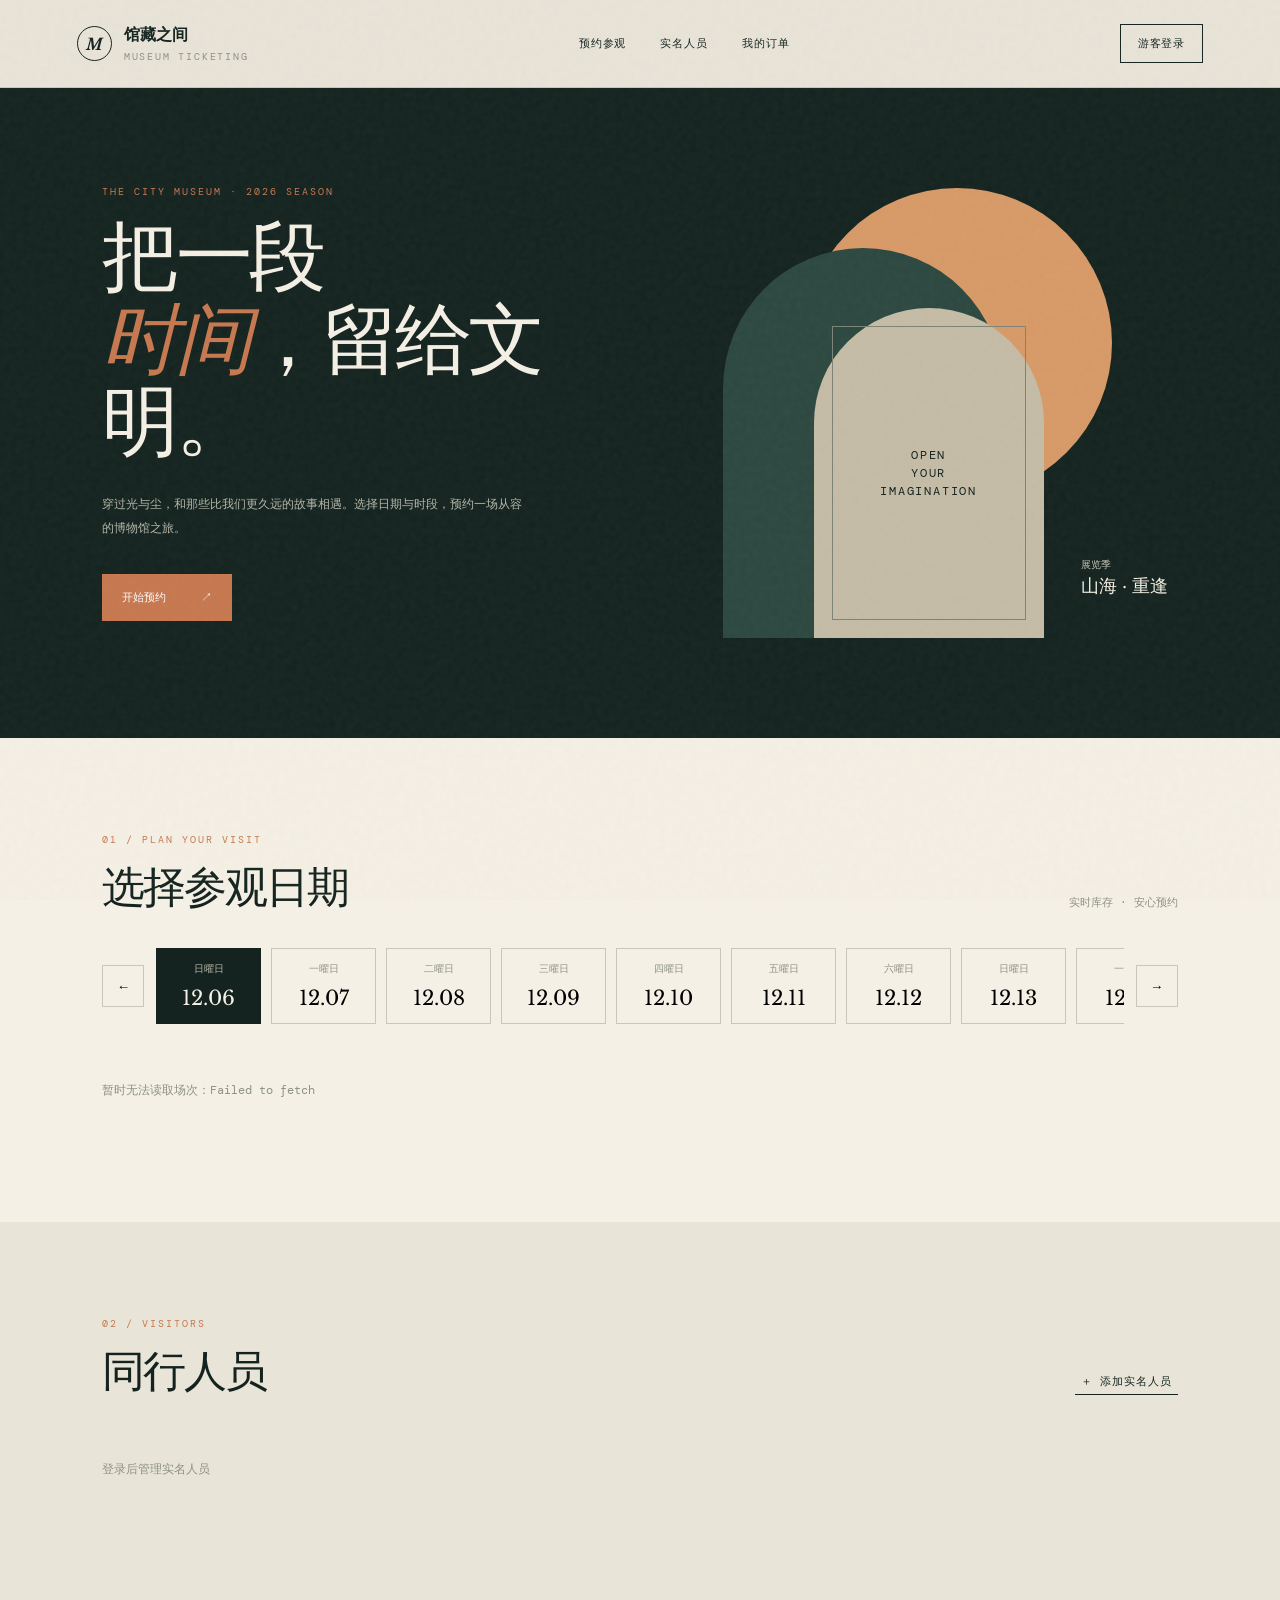
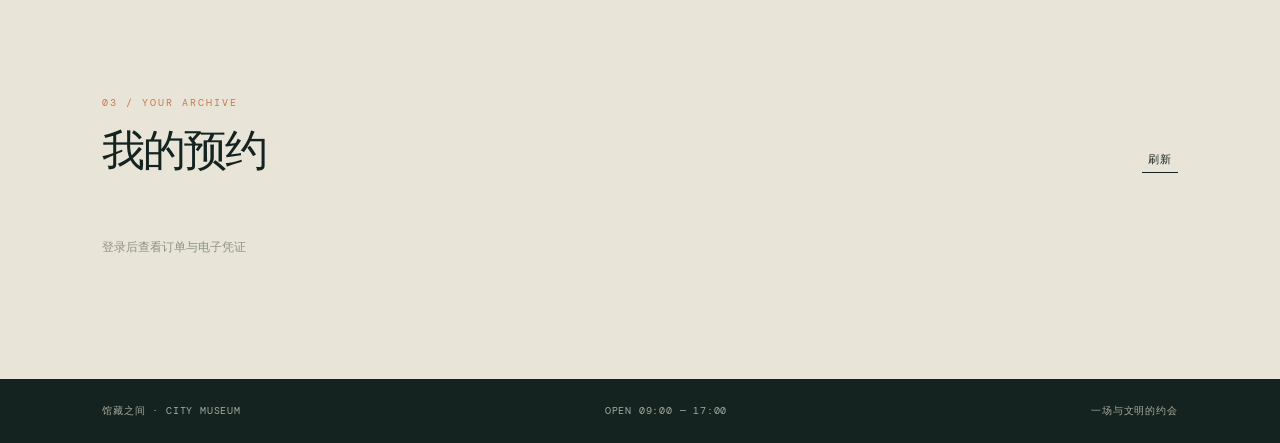
==== 游客端/index.html @ 77158dbc "游客端第一版已经完成" ====
<!doctype html>
<html lang="zh-CN">
<head>
  <meta charset="UTF-8">
  <meta name="viewport" content="width=device-width, initial-scale=1">
  <title>馆藏之间 · 博物馆预约</title>
  <link rel="stylesheet" href="styles.css">
</head>
<body>
  <div class="grain"></div>
  <header class="topbar">
    <a class="brand" href="#top"><span class="brand-mark">M</span><span>馆藏之间<small>MUSEUM TICKETING</small></span></a>
    <nav><a href="#booking">预约参观</a><a href="#people">实名人员</a><a href="#orders">我的订单</a></nav>
    <button class="ghost-button" id="loginButton">游客登录</button>
  </header>

  <main id="top">
    <section class="hero">
      <div class="hero-copy reveal"><p class="eyebrow">THE CITY MUSEUM · 2026 SEASON</p><h1>把一段<br><em>时间</em>，留给文明。</h1><p class="hero-text">穿过光与尘，和那些比我们更久远的故事相遇。选择日期与时段，预约一场从容的博物馆之旅。</p><a class="primary-button" href="#booking">开始预约 <span>↗</span></a></div>
      <div class="hero-art reveal"><div class="sun"></div><div class="arch arch-back"></div><div class="arch arch-front"><span>OPEN<br>YOUR<br>IMAGINATION</span></div><div class="hero-caption">展览季<br><strong>山海 · 重逢</strong></div></div>
    </section>

    <section class="booking-section" id="booking">
      <div class="section-heading"><div><p class="eyebrow">01 / PLAN YOUR VISIT</p><h2>选择参观日期</h2></div><span class="section-note">实时库存 · 安心预约</span></div>
      <div class="date-tools"><button class="icon-button" id="prevDate">←</button><div id="dateStrip" class="date-strip"></div><button class="icon-button" id="nextDate">→</button></div>
      <div id="availability" class="availability"><div class="empty-state">正在读取开放场次…</div></div>
    </section>

    <section class="people-section" id="people"><div class="section-heading"><div><p class="eyebrow">02 / VISITORS</p><h2>同行人员</h2></div><button class="text-button" id="addPerson">＋ 添加实名人员</button></div><div id="peopleList" class="people-list"><div class="empty-state">登录后管理实名人员</div></div></section>
    <section class="orders-section" id="orders"><div class="section-heading"><div><p class="eyebrow">03 / YOUR ARCHIVE</p><h2>我的预约</h2></div><button class="text-button" id="refreshOrders">刷新</button></div><div id="ordersList" class="orders-list"><div class="empty-state">登录后查看订单与电子凭证</div></div></section>
  </main>

  <footer><span>馆藏之间 · CITY MUSEUM</span><span>OPEN 09:00 — 17:00</span><span>一场与文明的约会</span></footer>

  <dialog id="authDialog"><form method="dialog" id="authForm"><button class="close" value="cancel">×</button><p class="eyebrow">WELCOME BACK</p><h2 id="authTitle">游客登录</h2><label>手机号<input id="mobile" required pattern="1[3-9][0-9]{9}" placeholder="138 0013 8000"></label><label>密码<input id="password" required type="password" minlength="8" placeholder="至少 8 位"></label><button class="primary-button" id="authSubmit" value="default">登录 <span>↗</span></button><button type="button" class="switch-auth" id="switchAuth">还没有账号？立即注册</button><p class="form-error" id="authError"></p></form></dialog>
  <script src="app.js"></script>
</body>
</html>
---- 游客端/styles.css ----
@import url('https://fonts.googleapis.com/css2?family=DM+Mono:wght@400;500&family=Libre+Baskerville:wght@400;700&display=swap');
:root{--ink:#14231f;--paper:#e9e4d8;--muted:#8d9186;--copper:#c7784f;--cream:#f5f0e5;--line:#c9c6ba}*{box-sizing:border-box}html{scroll-behavior:smooth}body{margin:0;background:var(--paper);color:var(--ink);font-family:'DM Mono',monospace}.grain{position:fixed;inset:0;pointer-events:none;opacity:.06;z-index:5;background-image:url("data:image/svg+xml,%3Csvg viewBox='0 0 180 180' xmlns='http://www.w3.org/2000/svg'%3E%3Cfilter id='n'%3E%3CfeTurbulence type='fractalNoise' baseFrequency='.8' numOctaves='4' stitchTiles='stitch'/%3E%3C/filter%3E%3Crect width='100%25' height='100%25' filter='url(%23n)' opacity='.8'/%3E%3C/svg%3E")}.topbar{height:88px;padding:0 6vw;display:flex;align-items:center;justify-content:space-between;border-bottom:1px solid var(--line);position:relative;z-index:2}.brand{display:flex;gap:12px;align-items:center;color:var(--ink);text-decoration:none;font-family:'Libre Baskerville',serif;font-weight:700}.brand small{font:10px 'DM Mono';display:block;letter-spacing:.18em;color:var(--muted);margin-top:4px}.brand-mark{display:grid;place-items:center;width:35px;height:35px;border:1px solid var(--ink);border-radius:50%;font-style:italic}nav{display:flex;gap:34px}nav a,.ghost-button,.text-button{color:var(--ink);text-decoration:none;font:11px 'DM Mono';letter-spacing:.08em;background:none;border:0;cursor:pointer}.ghost-button{border:1px solid var(--ink);padding:11px 17px}.hero{min-height:650px;padding:70px 8vw 90px;display:grid;grid-template-columns:1fr 1fr;gap:5vw;align-items:center;background:var(--ink);color:var(--cream);overflow:hidden}.eyebrow{font-size:10px;letter-spacing:.2em;color:var(--copper);margin:0 0 18px}.hero h1,h2{font:400 clamp(42px,6vw,88px)/1.08 'Libre Baskerville',serif;letter-spacing:-.05em;margin:0}.hero h1 em{color:var(--copper);font-style:italic}.hero-text{max-width:430px;color:#b4b7aa;font-size:12px;line-height:2;margin:28px 0 34px}.primary-button{display:inline-flex;align-items:center;justify-content:space-between;gap:35px;background:var(--copper);color:#fff;border:0;padding:16px 20px;font:11px 'DM Mono';cursor:pointer;text-decoration:none}.hero-art{height:470px;position:relative}.sun{position:absolute;width:310px;height:310px;border-radius:50%;background:#d89a67;top:20px;right:13%;filter:blur(.2px)}.arch{position:absolute;border-radius:180px 180px 0 0}.arch-back{width:280px;height:390px;background:#2c4840;bottom:0;left:10%}.arch-front{width:230px;height:330px;background:#c5bca6;bottom:0;left:28%;display:flex;align-items:center;justify-content:center;color:var(--ink);text-align:center;font:12px/1.5 'DM Mono';letter-spacing:.15em}.arch-front:after{content:'';position:absolute;inset:18px;border:1px solid #7c8375}.hero-caption{position:absolute;right:2%;bottom:40px;font-size:10px;line-height:1.8;color:#c7c6b8}.hero-caption strong{font:18px 'Libre Baskerville';color:var(--cream)}.booking-section,.people-section,.orders-section{padding:95px 8vw}.booking-section{background:var(--cream)}.section-heading{display:flex;align-items:end;justify-content:space-between;margin-bottom:38px}.section-heading h2{font-size:43px}.section-note{font-size:11px;color:var(--muted)}.date-tools{display:flex;align-items:center;gap:12px;margin-bottom:30px}.icon-button{border:1px solid var(--line);background:none;width:42px;height:42px;cursor:pointer}.date-strip{display:flex;gap:10px;overflow:auto;flex:1}.date-card{min-width:105px;border:1px solid var(--line);padding:13px;cursor:pointer;background:transparent}.date-card.active{background:var(--ink);color:var(--cream);border-color:var(--ink)}.date-card small{display:block;color:var(--muted);font-size:10px;margin-bottom:10px}.date-card.active small{color:#b9b9a9}.date-card strong{font:20px 'Libre Baskerville'}.availability{display:grid;gap:12px}.slot-card{display:grid;grid-template-columns:130px 1fr auto;align-items:center;border-top:1px solid var(--line);padding:22px 0}.slot-time strong{font:20px 'Libre Baskerville';display:block}.slot-time span{font-size:10px;color:var(--muted)}.ticket-pills{display:flex;gap:9px;flex-wrap:wrap}.ticket{border:1px solid var(--line);padding:11px 13px;background:var(--paper);font-size:11px}.ticket b{font-weight:500;color:var(--copper);margin-left:10px}.ticket.sold{opacity:.4;text-decoration:line-through}.empty-state{padding:28px 0;color:var(--muted);font-size:12px}.people-section{background:var(--paper)}.text-button{border-bottom:1px solid var(--ink);padding-bottom:5px}.people-list,.orders-list{display:grid;gap:10px}.person-row,.order-row{border:1px solid var(--line);padding:17px 20px;display:flex;justify-content:space-between;align-items:center;background:rgba(255,255,255,.18)}.person-row strong,.order-row strong{font:17px 'Libre Baskerville'}.person-row small,.order-row small{display:block;color:var(--muted);font-size:10px;margin-top:6px}.order-status{color:var(--copper);font-size:11px}footer{background:var(--ink);color:#a6aa9e;padding:25px 8vw;display:flex;justify-content:space-between;font-size:10px;letter-spacing:.08em}dialog{border:0;background:var(--cream);color:var(--ink);padding:0;box-shadow:0 20px 80px #14231f55;width:min(430px,90vw)}dialog::backdrop{background:#14231f99}.authForm{padding:40px}.authForm,.authForm label{display:flex;flex-direction:column;gap:12px}.authForm h2{font-size:36px;margin-bottom:20px}.authForm label{font-size:10px;margin-bottom:15px}.authForm input{padding:13px;border:1px solid var(--line);background:transparent;font:12px 'DM Mono'}.close{position:absolute;right:18px;top:15px;border:0;background:none;font-size:25px;cursor:pointer}.switch-auth{border:0;background:none;font:11px 'DM Mono';cursor:pointer;margin-top:15px}.form-error{color:#a64635;font-size:11px;min-height:16px}.reveal{animation:rise .8s ease both}@keyframes rise{from{opacity:0;transform:translateY(18px)}to{opacity:1;transform:none}}@media(max-width:760px){nav{display:none}.hero{grid-template-columns:1fr;padding-top:60px}.hero-art{height:300px}.sun{width:190px;height:190px}.arch-back{height:250px;width:190px}.arch-front{height:220px;width:150px}.section-heading{display:block}.section-note{display:block;margin-top:15px}.slot-card{grid-template-columns:1fr;gap:13px}footer{display:grid;gap:10px}}
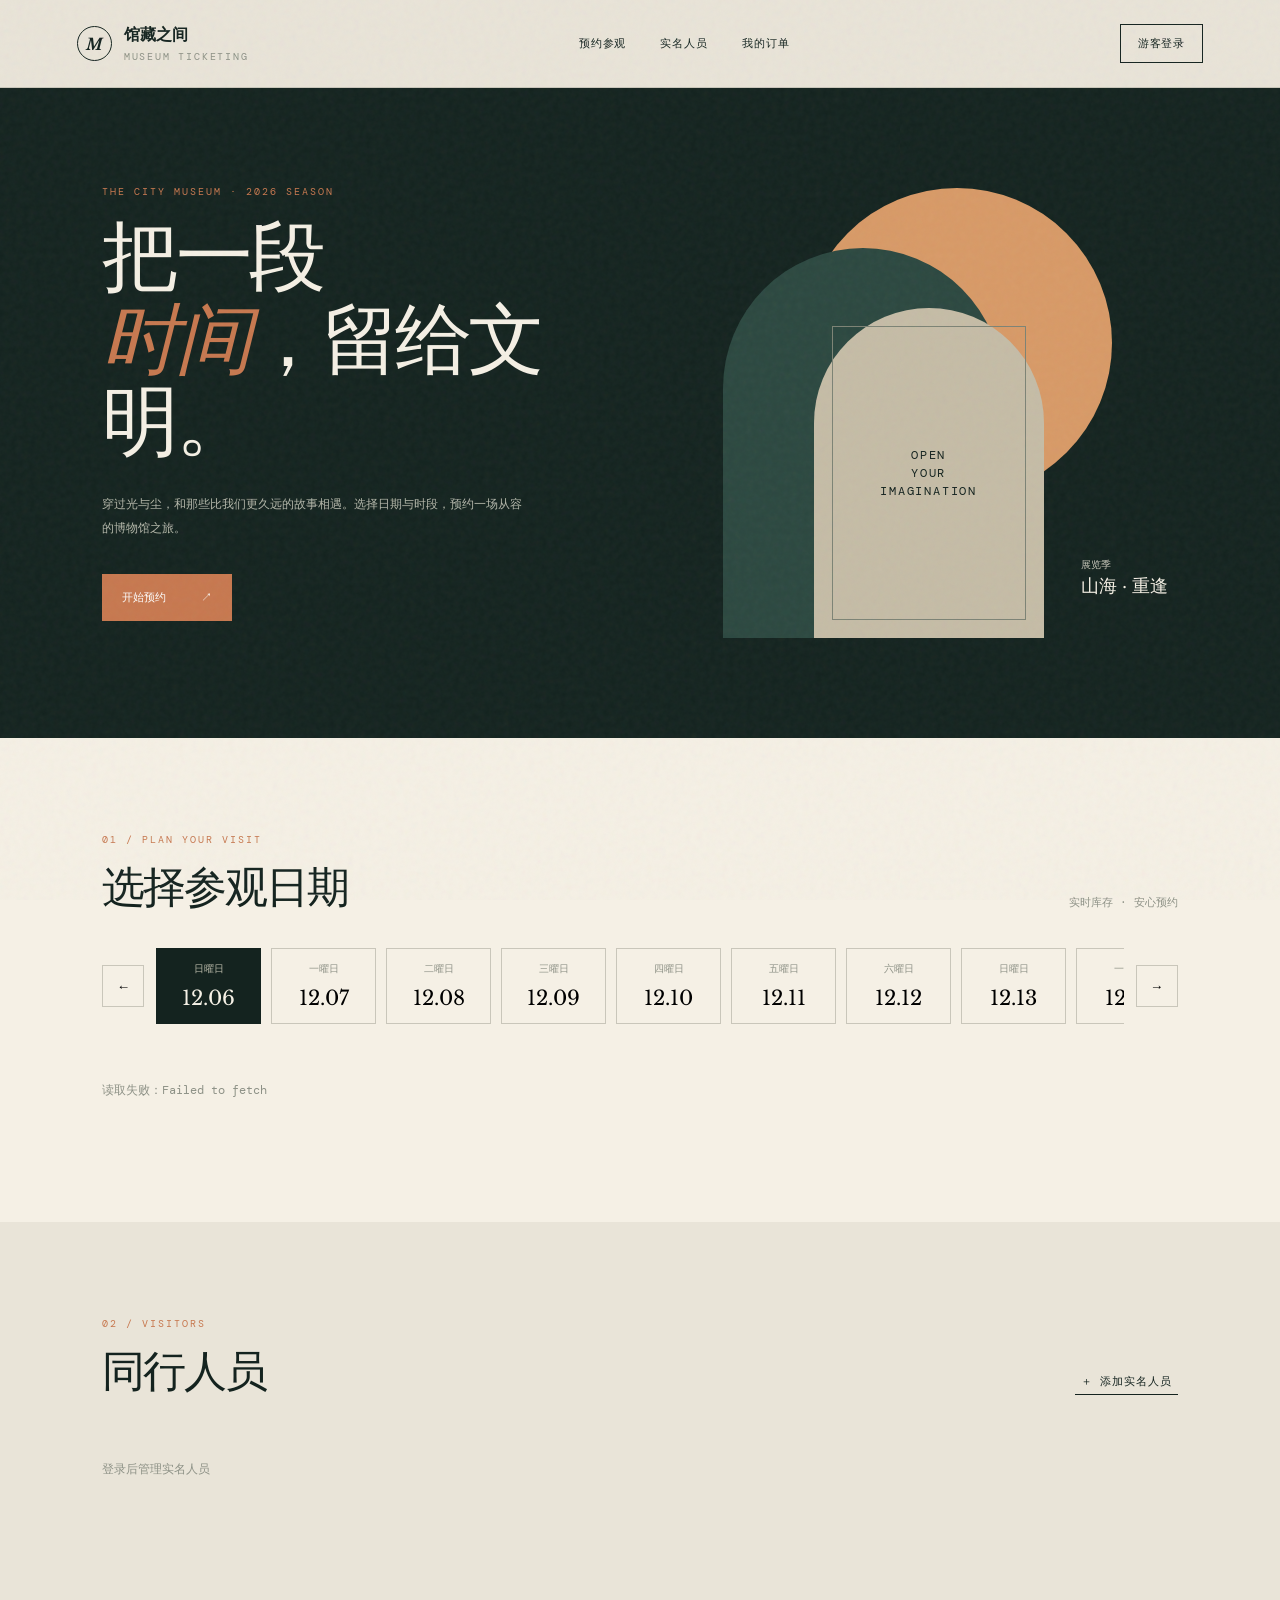
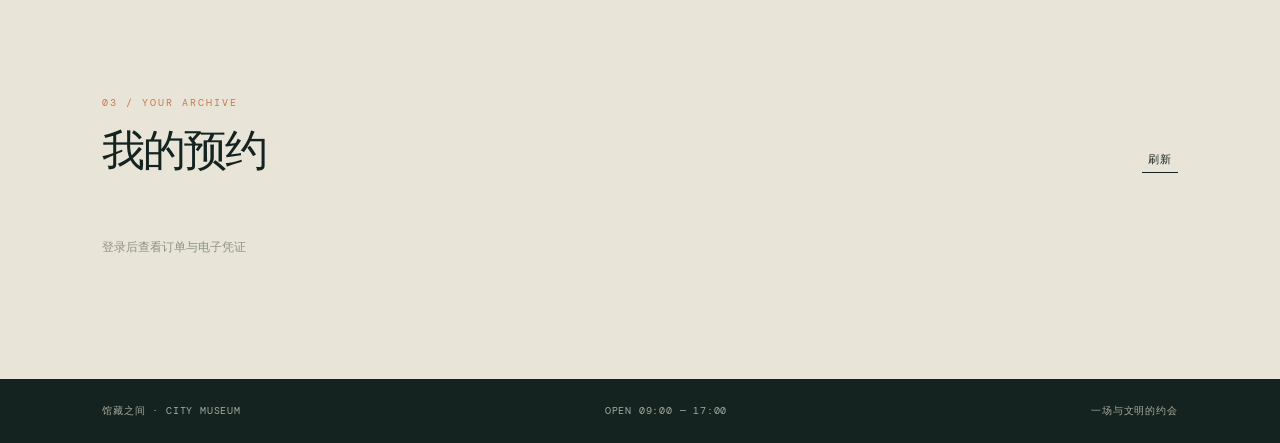
==== commit bb9e574f: "游客端核心业务交互已经完成" ====
--- a/游客端/index.html
+++ b/游客端/index.html
@@ -5,6 +5,7 @@
   <meta name="viewport" content="width=device-width, initial-scale=1">
   <title>馆藏之间 · 博物馆预约</title>
   <link rel="stylesheet" href="styles.css">
+  <link rel="stylesheet" href="extras.css">
 </head>
 <body>
   <div class="grain"></div>
@@ -33,6 +34,9 @@
   <footer><span>馆藏之间 · CITY MUSEUM</span><span>OPEN 09:00 — 17:00</span><span>一场与文明的约会</span></footer>
 
   <dialog id="authDialog"><form method="dialog" id="authForm"><button class="close" value="cancel">×</button><p class="eyebrow">WELCOME BACK</p><h2 id="authTitle">游客登录</h2><label>手机号<input id="mobile" required pattern="1[3-9][0-9]{9}" placeholder="138 0013 8000"></label><label>密码<input id="password" required type="password" minlength="8" placeholder="至少 8 位"></label><button class="primary-button" id="authSubmit" value="default">登录 <span>↗</span></button><button type="button" class="switch-auth" id="switchAuth">还没有账号？立即注册</button><p class="form-error" id="authError"></p></form></dialog>
+  <dialog id="personDialog"><form class="authForm" id="personForm"><button class="close" type="button" data-close="personDialog">×</button><p class="eyebrow">VISITOR PROFILE</p><h2>添加实名人员</h2><label>姓名<input id="personName" required maxlength="50"></label><label>证件类型<select id="idType"><option>身份证</option><option>港澳台通行证</option><option>护照</option></select></label><label>证件号码<input id="idNumber" required minlength="5"></label><label><input id="isSelf" type="checkbox"> 这是本人信息</label><button class="primary-button">保存人员 <span>↗</span></button><p class="form-error" id="personError"></p></form></dialog>
+  <dialog id="bookingDialog"><form class="authForm" id="bookingForm"><button class="close" type="button" data-close="bookingDialog">×</button><p class="eyebrow">CONFIRM VISIT</p><h2>确认预约</h2><div id="bookingTicket"></div><label>参观人员<select id="bookingPerson" required></select></label><button class="primary-button">提交订单 <span>↗</span></button><p class="form-error" id="bookingError"></p></form></dialog>
+  <dialog id="voucherDialog"><div class="authForm"><button class="close" type="button" data-close="voucherDialog">×</button><p class="eyebrow">DIGITAL PASS</p><h2>电子凭证</h2><div id="voucherList"></div></div></dialog>
   <script src="app.js"></script>
 </body>
 </html>
--- a/游客端/extras.css
+++ b/游客端/extras.css
@@ -0,0 +1 @@
+.ticket{cursor:pointer;transition:.2s}.ticket:hover:not(.sold){border-color:var(--copper);transform:translateY(-2px)}.ticket.sold{cursor:not-allowed}.authForm select{padding:13px;border:1px solid var(--line);background:transparent;font:12px 'DM Mono'}.order-actions{display:flex;gap:7px;flex-wrap:wrap}.mini-button{border:1px solid var(--line);background:transparent;padding:8px 10px;font:10px 'DM Mono';cursor:pointer}.voucher-card{border:1px solid var(--line);padding:18px;margin:10px 0;background:var(--paper);word-break:break-all}.voucher-card strong{font:18px 'Libre Baskerville'}.voucher-card small{display:block;margin-top:8px;color:var(--muted)}
